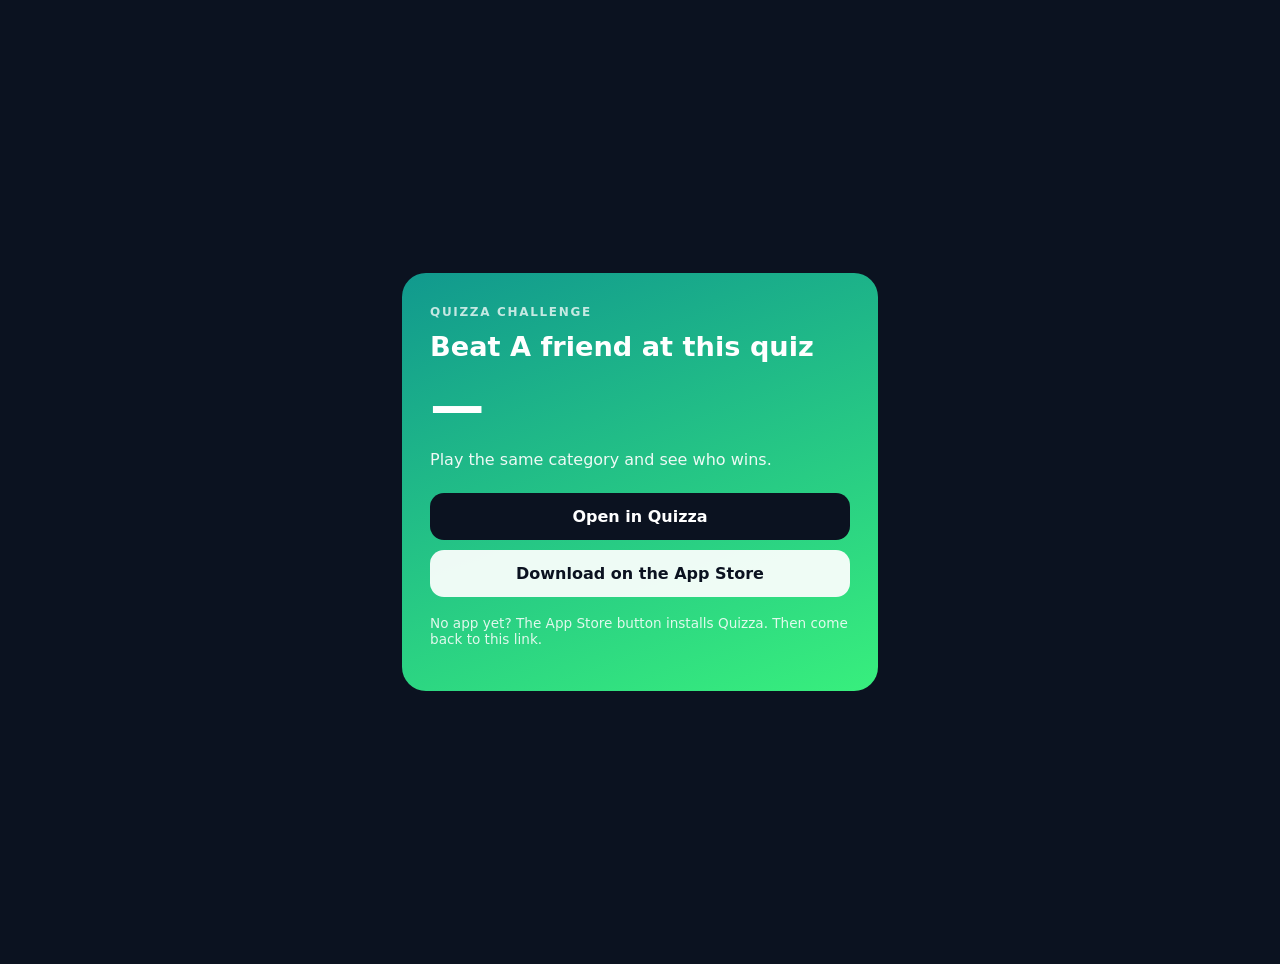
==== challenge/index.html @ 72734a1c "Point the site at the App Store and add the challenge landing page. Download badge plus /challenge d" ====
<!DOCTYPE html>
<html lang="en">
<head>
    <meta charset="UTF-8">
    <meta name="viewport" content="width=device-width, initial-scale=1.0">
    <title>Quizza challenge</title>
    <meta name="description" content="Someone challenged you to beat their Quizza score.">
    <link rel="icon" type="image/png" href="../app-icon.png">
    <style>
        body {
            margin: 0;
            font-family: system-ui, -apple-system, sans-serif;
            background: #0b1220;
            color: #fff;
            min-height: 100vh;
            display: flex;
            align-items: center;
            justify-content: center;
            padding: 32px 20px;
        }
        .card {
            max-width: 420px;
            width: 100%;
            background: linear-gradient(160deg, #11998e, #38ef7d);
            border-radius: 24px;
            padding: 32px 28px;
        }
        .kicker { font-size: 12px; letter-spacing: 0.14em; font-weight: 700; opacity: 0.75; }
        h1 { font-size: 1.7rem; margin: 12px 0 8px; line-height: 1.2; }
        .score { font-size: 3.4rem; font-weight: 800; margin: 12px 0; }
        p { margin: 0 0 12px; opacity: 0.92; }
        .actions { display: grid; gap: 10px; margin-top: 24px; }
        a.btn {
            display: block;
            text-align: center;
            text-decoration: none;
            border-radius: 14px;
            padding: 14px 16px;
            font-weight: 700;
        }
        .primary { background: #0b1220; color: #fff; }
        .secondary { background: rgba(255,255,255,0.92); color: #0b1220; }
        .fallback { margin-top: 18px; font-size: 0.85rem; opacity: 0.85; }
        .fallback a { color: inherit; }
    </style>
</head>
<body>
    <div class="card">
        <div class="kicker">QUIZZA CHALLENGE</div>
        <h1 id="headline">Beat this score</h1>
        <div class="score" id="score">—</div>
        <p id="detail">Open Quizza and play the same category.</p>
        <div class="actions">
            <a class="btn primary" id="open-app" href="quizza://challenge">Open in Quizza</a>
            <a class="btn secondary" href="https://apps.apple.com/app/id6758245751">Download on the App Store</a>
        </div>
        <p class="fallback">No app yet? The App Store button installs Quizza. Then come back to this link.</p>
    </div>
    <script>
        const params = new URLSearchParams(window.location.search);
        const category = params.get("cn") || params.get("c") || "this quiz";
        const name = params.get("n") || "A friend";
        const score = params.get("s") || "";
        const correct = params.get("a");
        const total = params.get("q");

        document.getElementById("headline").textContent = "Beat " + name + " at " + category;
        if (score) document.getElementById("score").textContent = score;
        let detail = "Play the same category and see who wins.";
        if (correct && total) detail = name + " got " + correct + "/" + total + " correct.";
        document.getElementById("detail").textContent = detail;

        const appLink = "quizza://challenge?" + params.toString();
        document.getElementById("open-app").href = appLink;
        window.setTimeout(function () {
            window.location.href = appLink;
        }, 400);
    </script>
</body>
</html>
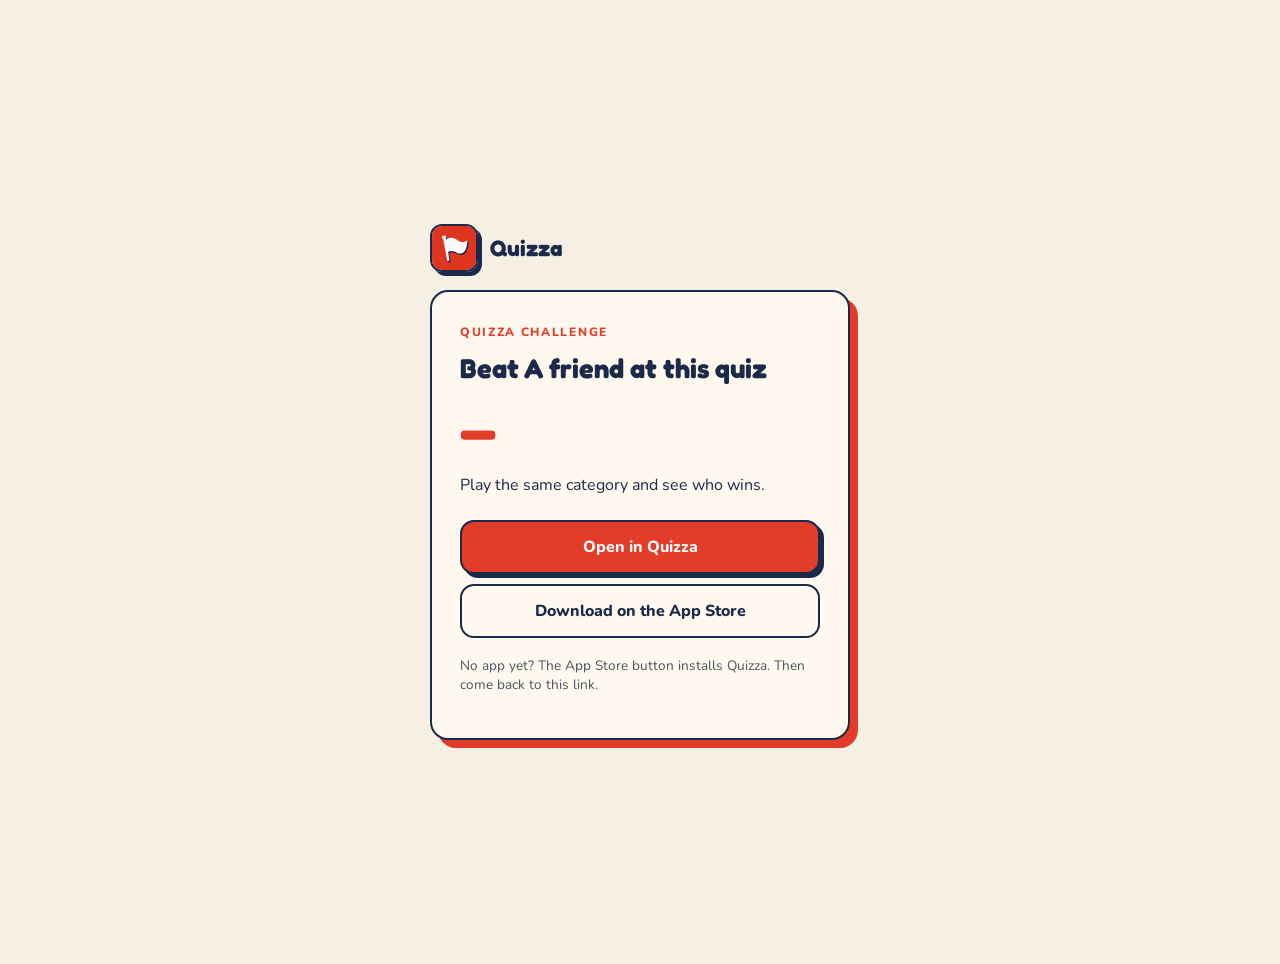
==== commit 8f061ac1: "Restyle the site around the vermillion flag mark: cream paper, ink stamps, Fredoka." ====
--- a/challenge/index.html
+++ b/challenge/index.html
@@ -6,29 +6,68 @@
     <title>Quizza challenge</title>
     <meta name="description" content="Someone challenged you to beat their Quizza score.">
     <link rel="icon" type="image/png" href="../app-icon.png">
+    <link rel="preconnect" href="https://fonts.googleapis.com">
+    <link rel="preconnect" href="https://fonts.gstatic.com" crossorigin>
+    <link href="https://fonts.googleapis.com/css2?family=Fredoka:wght@600;700&family=Nunito:wght@600;700&display=swap" rel="stylesheet">
     <style>
         body {
             margin: 0;
-            font-family: system-ui, -apple-system, sans-serif;
-            background: #0b1220;
-            color: #fff;
+            font-family: "Nunito", system-ui, sans-serif;
+            background: #F6EFE4;
+            color: #1B2A4A;
             min-height: 100vh;
             display: flex;
             align-items: center;
             justify-content: center;
             padding: 32px 20px;
         }
-        .card {
+        .wrap {
             max-width: 420px;
             width: 100%;
-            background: linear-gradient(160deg, #11998e, #38ef7d);
-            border-radius: 24px;
+        }
+        .brand {
+            display: flex;
+            align-items: center;
+            gap: 12px;
+            margin-bottom: 18px;
+            font-family: "Fredoka", sans-serif;
+            font-weight: 700;
+            font-size: 1.4rem;
+        }
+        .brand img {
+            width: 44px;
+            height: 44px;
+            border-radius: 12px;
+            border: 2.5px solid #1B2A4A;
+            box-shadow: 4px 4px 0 #1B2A4A;
+        }
+        .card {
+            background: #FFF8EE;
+            border: 2.5px solid #1B2A4A;
+            border-radius: 18px;
             padding: 32px 28px;
+            box-shadow: 8px 8px 0 #E23D28;
         }
-        .kicker { font-size: 12px; letter-spacing: 0.14em; font-weight: 700; opacity: 0.75; }
-        h1 { font-size: 1.7rem; margin: 12px 0 8px; line-height: 1.2; }
-        .score { font-size: 3.4rem; font-weight: 800; margin: 12px 0; }
-        p { margin: 0 0 12px; opacity: 0.92; }
+        .kicker {
+            font-size: 12px;
+            letter-spacing: 0.14em;
+            font-weight: 800;
+            color: #E23D28;
+        }
+        h1 {
+            font-family: "Fredoka", sans-serif;
+            font-size: 1.7rem;
+            margin: 12px 0 8px;
+            line-height: 1.2;
+        }
+        .score {
+            font-family: "Fredoka", sans-serif;
+            font-size: 3.4rem;
+            font-weight: 700;
+            margin: 12px 0;
+            color: #E23D28;
+        }
+        p { margin: 0 0 12px; }
         .actions { display: grid; gap: 10px; margin-top: 24px; }
         a.btn {
             display: block;
@@ -36,25 +75,32 @@
             text-decoration: none;
             border-radius: 14px;
             padding: 14px 16px;
-            font-weight: 700;
+            font-weight: 800;
+            border: 2.5px solid #1B2A4A;
         }
-        .primary { background: #0b1220; color: #fff; }
-        .secondary { background: rgba(255,255,255,0.92); color: #0b1220; }
-        .fallback { margin-top: 18px; font-size: 0.85rem; opacity: 0.85; }
+        .primary { background: #E23D28; color: #fff; box-shadow: 4px 4px 0 #1B2A4A; }
+        .secondary { background: #FFF8EE; color: #1B2A4A; }
+        .fallback { margin-top: 18px; font-size: 0.85rem; color: #4A5568; }
         .fallback a { color: inherit; }
     </style>
 </head>
 <body>
-    <div class="card">
-        <div class="kicker">QUIZZA CHALLENGE</div>
-        <h1 id="headline">Beat this score</h1>
-        <div class="score" id="score">—</div>
-        <p id="detail">Open Quizza and play the same category.</p>
-        <div class="actions">
-            <a class="btn primary" id="open-app" href="quizza://challenge">Open in Quizza</a>
-            <a class="btn secondary" href="https://apps.apple.com/app/id6758245751">Download on the App Store</a>
+    <div class="wrap">
+        <div class="brand">
+            <img src="../app-icon.png" alt="Quizza">
+            <span>Quizza</span>
         </div>
-        <p class="fallback">No app yet? The App Store button installs Quizza. Then come back to this link.</p>
+        <div class="card">
+            <div class="kicker">QUIZZA CHALLENGE</div>
+            <h1 id="headline">Beat this score</h1>
+            <div class="score" id="score">—</div>
+            <p id="detail">Open Quizza and play the same category.</p>
+            <div class="actions">
+                <a class="btn primary" id="open-app" href="quizza://challenge">Open in Quizza</a>
+                <a class="btn secondary" href="https://apps.apple.com/app/id6758245751">Download on the App Store</a>
+            </div>
+            <p class="fallback">No app yet? The App Store button installs Quizza. Then come back to this link.</p>
+        </div>
     </div>
     <script>
         const params = new URLSearchParams(window.location.search);
